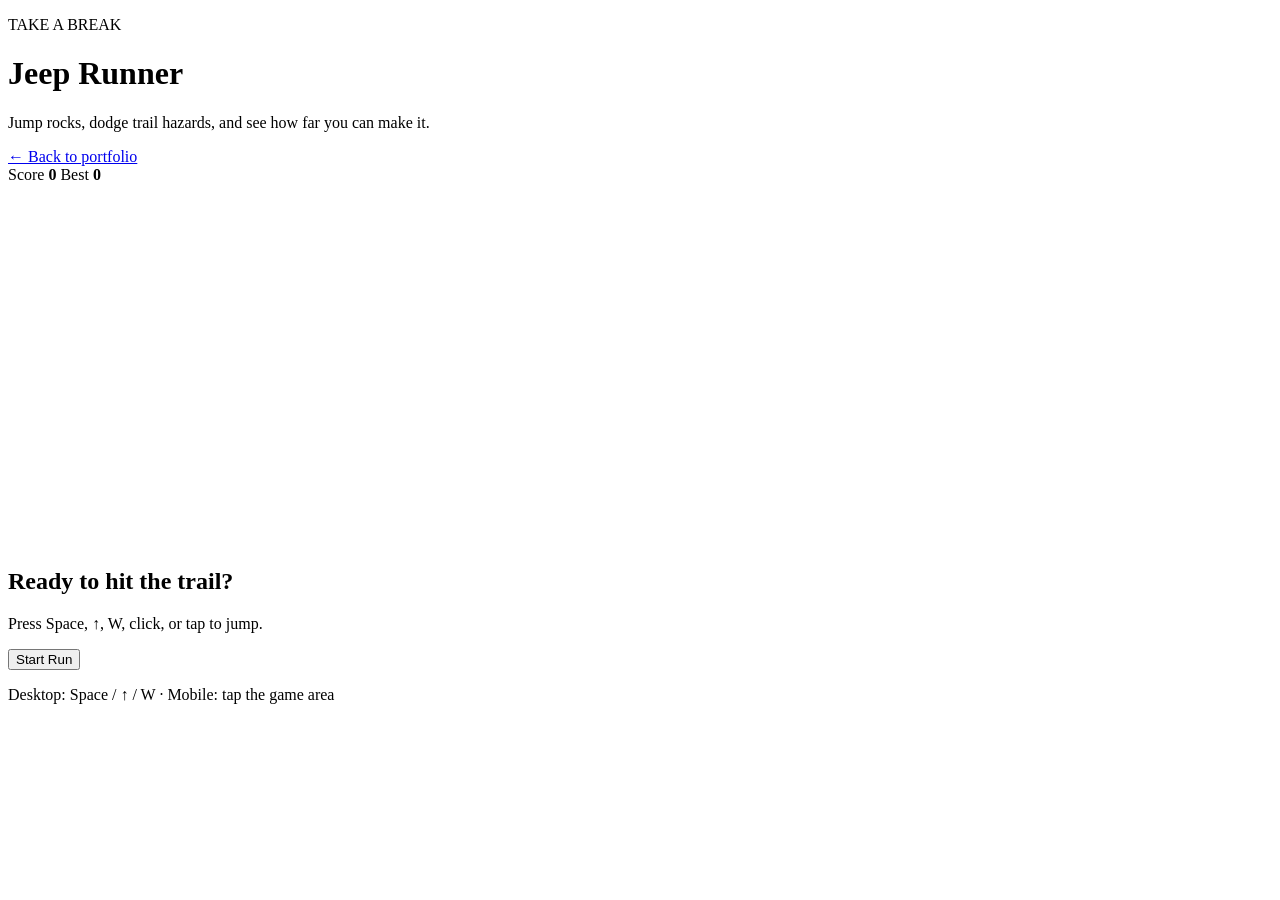
==== game.html @ 612bc9d7 "Add Jeep Runner game page" ====
<!doctype html>
<html lang="en">
<head>
  <meta charset="utf-8">
  <meta name="viewport" content="width=device-width,initial-scale=1,viewport-fit=cover">
  <meta name="description" content="Jeep Runner — a small off-road endless runner built by Chris Bridges.">
  <title>Jeep Runner | Chris Bridges</title>
  <link rel="stylesheet" href="game.css">
</head>
<body>
  <main class="game-shell">
    <header class="game-header">
      <div>
        <p class="eyebrow">TAKE A BREAK</p>
        <h1>Jeep Runner</h1>
        <p class="sub">Jump rocks, dodge trail hazards, and see how far you can make it.</p>
      </div>
      <a class="back" href="index.html">← Back to portfolio</a>
    </header>

    <section class="game-card" aria-label="Jeep Runner game">
      <div class="hud">
        <span>Score <strong id="score">0</strong></span>
        <span>Best <strong id="best">0</strong></span>
      </div>
      <canvas id="game" width="960" height="360" aria-label="Jeep Runner game canvas"></canvas>
      <div id="overlay" class="overlay">
        <h2 id="overlayTitle">Ready to hit the trail?</h2>
        <p id="overlayText">Press Space, ↑, W, click, or tap to jump.</p>
        <button id="startBtn" type="button">Start Run</button>
      </div>
    </section>

    <p class="tip">Desktop: Space / ↑ / W · Mobile: tap the game area</p>
  </main>
  <script src="game.js"></script>
</body>
</html>
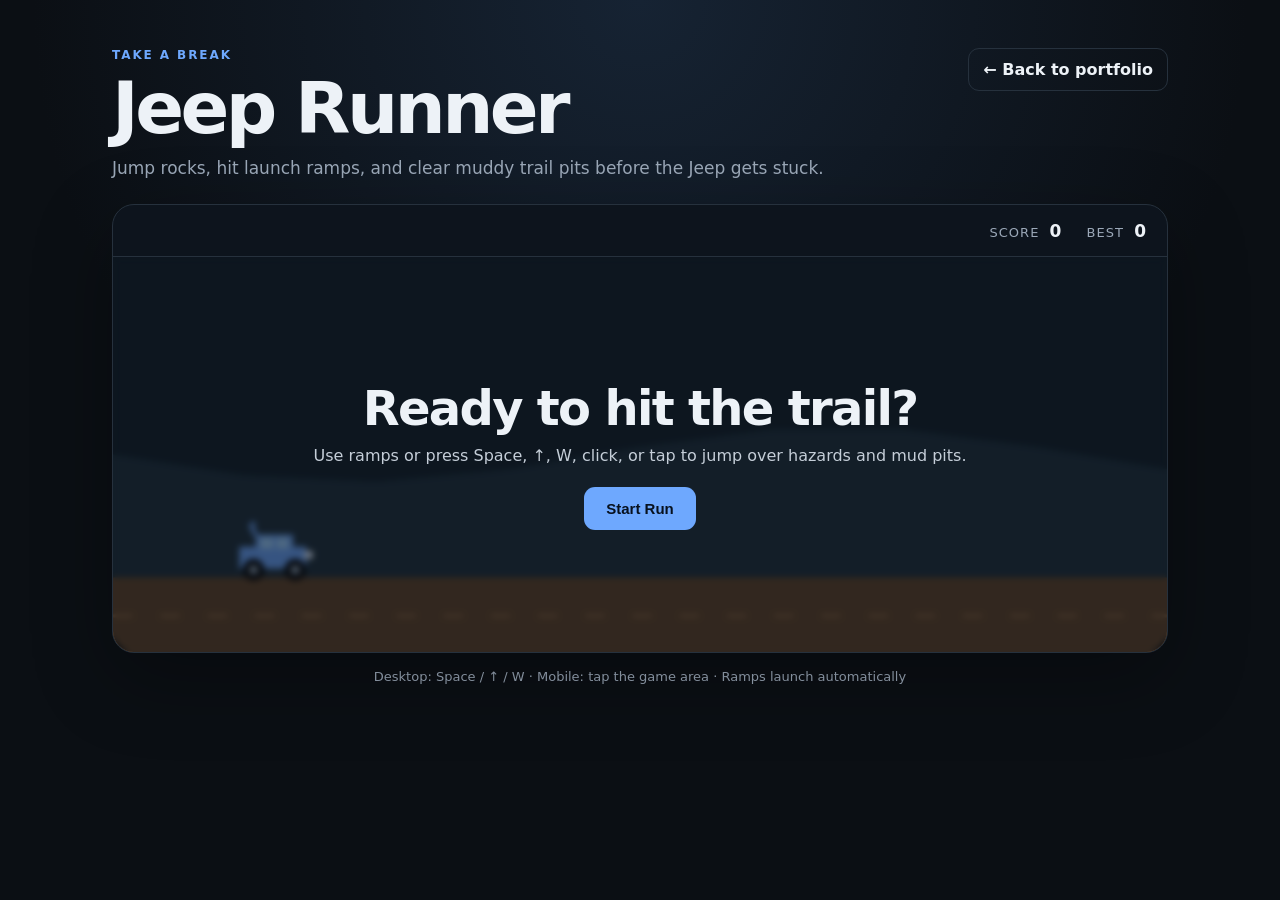
==== commit 210fe1d5: "Update Jeep Runner instructions for ramps and mud pits" ====
--- a/game.html
+++ b/game.html
@@ -13,7 +13,7 @@
       <div>
         <p class="eyebrow">TAKE A BREAK</p>
         <h1>Jeep Runner</h1>
-        <p class="sub">Jump rocks, dodge trail hazards, and see how far you can make it.</p>
+        <p class="sub">Jump rocks, hit launch ramps, and clear muddy trail pits before the Jeep gets stuck.</p>
       </div>
       <a class="back" href="index.html">← Back to portfolio</a>
     </header>
@@ -26,12 +26,12 @@
       <canvas id="game" width="960" height="360" aria-label="Jeep Runner game canvas"></canvas>
       <div id="overlay" class="overlay">
         <h2 id="overlayTitle">Ready to hit the trail?</h2>
-        <p id="overlayText">Press Space, ↑, W, click, or tap to jump.</p>
+        <p id="overlayText">Use ramps or press Space, ↑, W, click, or tap to jump over hazards and mud pits.</p>
         <button id="startBtn" type="button">Start Run</button>
       </div>
     </section>
 
-    <p class="tip">Desktop: Space / ↑ / W · Mobile: tap the game area</p>
+    <p class="tip">Desktop: Space / ↑ / W · Mobile: tap the game area · Ramps launch automatically</p>
   </main>
   <script src="game.js"></script>
 </body>
--- a/game.css
+++ b/game.css
@@ -0,0 +1 @@
+:root{--bg:#0b0f14;--surface:#111821;--text:#edf2f7;--muted:#9ba8b8;--line:#26313d;--accent:#6ea8fe;--trail:#654a32;--sky:#182533}*{box-sizing:border-box}body{margin:0;min-height:100vh;font-family:Inter,ui-sans-serif,system-ui,-apple-system,BlinkMacSystemFont,"Segoe UI",sans-serif;background:radial-gradient(circle at top,#162333 0,var(--bg) 55%);color:var(--text)}.game-shell{width:min(1100px,100%);margin:auto;padding:48px 22px}.game-header{display:flex;justify-content:space-between;gap:30px;align-items:flex-start;margin-bottom:26px}.eyebrow{color:var(--accent);font-size:12px;font-weight:850;letter-spacing:.16em;margin:0 0 10px}.game-header h1{font-size:clamp(42px,7vw,72px);letter-spacing:-.05em;line-height:1;margin:0}.sub{color:var(--muted);font-size:17px;margin:14px 0 0}.back{color:var(--text);text-decoration:none;border:1px solid var(--line);border-radius:11px;padding:11px 14px;font-weight:750;white-space:nowrap}.game-card{position:relative;overflow:hidden;border:1px solid var(--line);border-radius:22px;background:#0d141d;box-shadow:0 25px 80px rgba(0,0,0,.3)}.hud{height:52px;display:flex;justify-content:flex-end;align-items:center;gap:24px;padding:0 20px;border-bottom:1px solid var(--line);font-size:13px;color:var(--muted);text-transform:uppercase;letter-spacing:.08em}.hud strong{color:var(--text);font-size:17px;margin-left:5px}canvas{display:block;width:100%;height:auto;aspect-ratio:8/3;touch-action:none}.overlay{position:absolute;inset:52px 0 0;display:grid;place-content:center;text-align:center;padding:24px;background:rgba(5,9,14,.52);backdrop-filter:blur(3px)}.overlay.hidden{display:none}.overlay h2{font-size:clamp(28px,5vw,48px);letter-spacing:-.035em;margin:0}.overlay p{color:#c5ced8;margin:10px 0 22px}.overlay button{justify-self:center;border:0;border-radius:11px;padding:13px 22px;background:var(--accent);color:#07111e;font-weight:850;font-size:15px;cursor:pointer}.tip{text-align:center;color:var(--muted);font-size:13px;margin-top:16px}@media(max-width:650px){.game-shell{padding:28px 14px}.game-header{display:block}.back{display:inline-block;margin-top:20px}.hud{justify-content:space-between}.overlay{inset:52px 0 0}.overlay p{font-size:13px}.game-card{border-radius:16px}}
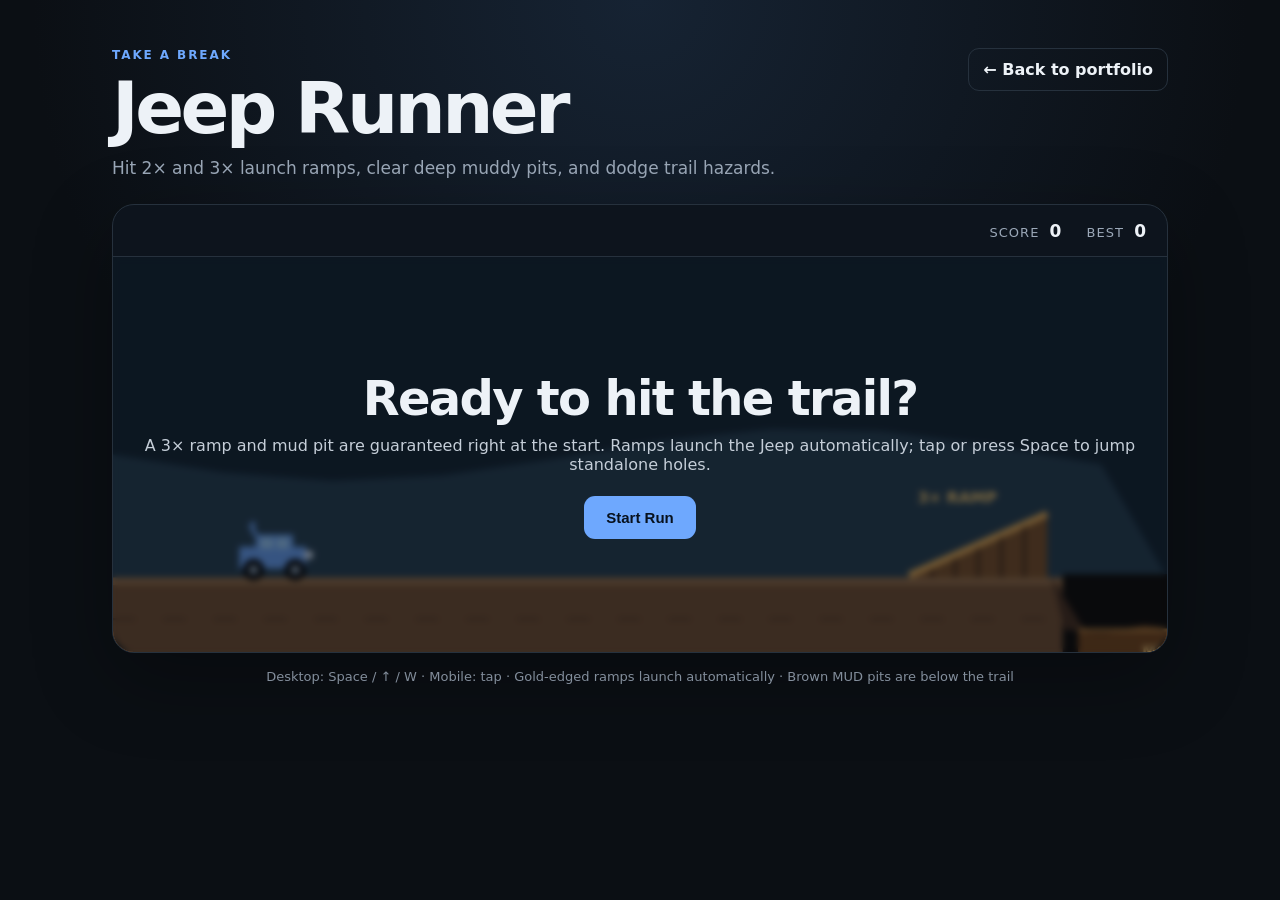
==== commit b2795e0f: "Force fresh Jeep Runner script and clarify terrain" ====
--- a/game.html
+++ b/game.html
@@ -5,7 +5,7 @@
   <meta name="viewport" content="width=device-width,initial-scale=1,viewport-fit=cover">
   <meta name="description" content="Jeep Runner — a small off-road endless runner built by Chris Bridges.">
   <title>Jeep Runner | Chris Bridges</title>
-  <link rel="stylesheet" href="game.css">
+  <link rel="stylesheet" href="game.css?v=4">
 </head>
 <body>
   <main class="game-shell">
@@ -13,7 +13,7 @@
       <div>
         <p class="eyebrow">TAKE A BREAK</p>
         <h1>Jeep Runner</h1>
-        <p class="sub">Jump rocks, hit launch ramps, and clear muddy trail pits before the Jeep gets stuck.</p>
+        <p class="sub">Hit 2× and 3× launch ramps, clear deep muddy pits, and dodge trail hazards.</p>
       </div>
       <a class="back" href="index.html">← Back to portfolio</a>
     </header>
@@ -26,13 +26,13 @@
       <canvas id="game" width="960" height="360" aria-label="Jeep Runner game canvas"></canvas>
       <div id="overlay" class="overlay">
         <h2 id="overlayTitle">Ready to hit the trail?</h2>
-        <p id="overlayText">Use ramps or press Space, ↑, W, click, or tap to jump over hazards and mud pits.</p>
+        <p id="overlayText">A 3× ramp and mud pit are guaranteed right at the start. Ramps launch the Jeep automatically; tap or press Space to jump standalone holes.</p>
         <button id="startBtn" type="button">Start Run</button>
       </div>
     </section>
 
-    <p class="tip">Desktop: Space / ↑ / W · Mobile: tap the game area · Ramps launch automatically</p>
+    <p class="tip">Desktop: Space / ↑ / W · Mobile: tap · Gold-edged ramps launch automatically · Brown MUD pits are below the trail</p>
   </main>
-  <script src="game.js"></script>
+  <script src="game.js?v=4"></script>
 </body>
-</html>
+</html>
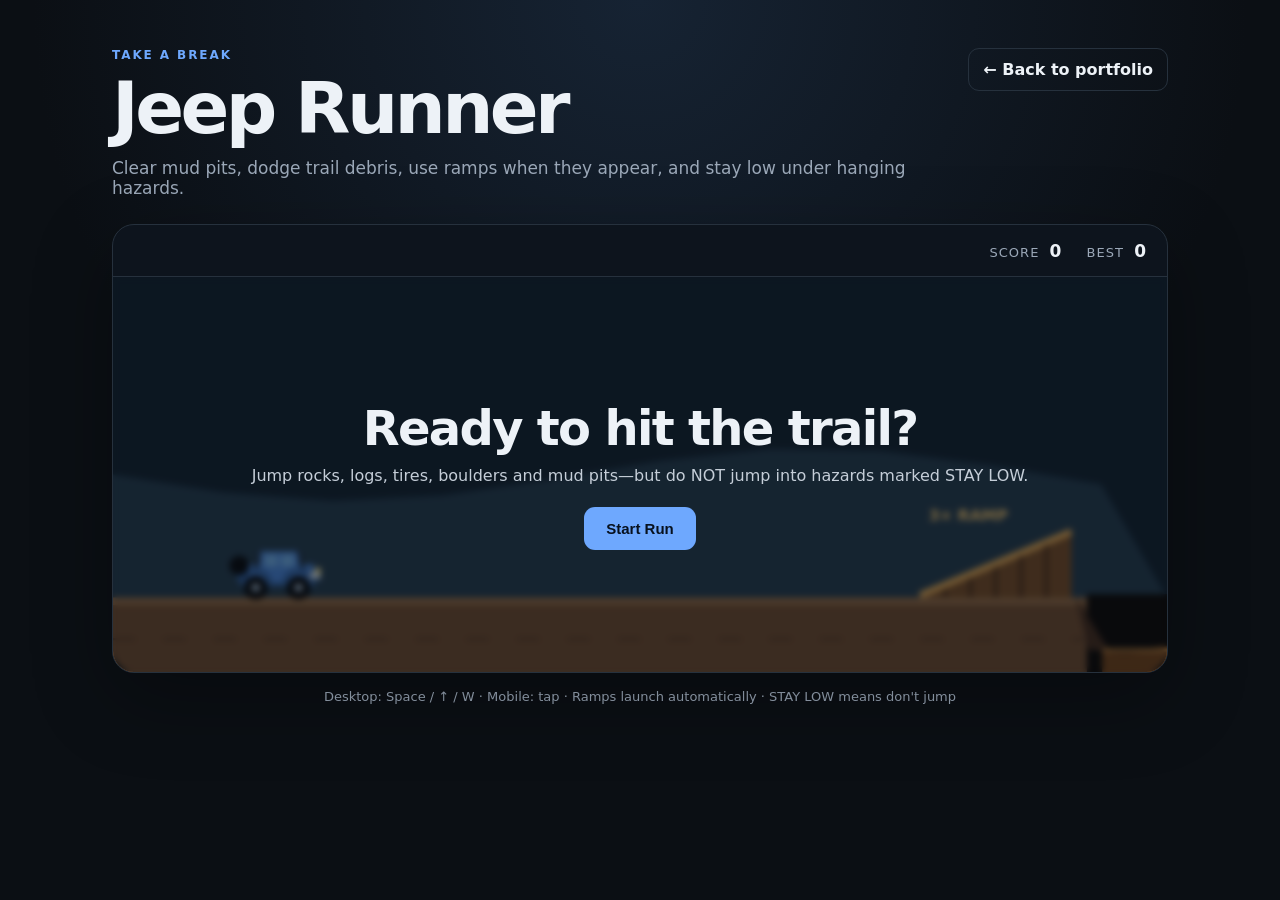
==== commit 8e08d03f: "Update Jeep Runner instructions and asset version" ====
--- a/game.html
+++ b/game.html
@@ -5,7 +5,7 @@
   <meta name="viewport" content="width=device-width,initial-scale=1,viewport-fit=cover">
   <meta name="description" content="Jeep Runner — a small off-road endless runner built by Chris Bridges.">
   <title>Jeep Runner | Chris Bridges</title>
-  <link rel="stylesheet" href="game.css?v=4">
+  <link rel="stylesheet" href="game.css?v=5">
 </head>
 <body>
   <main class="game-shell">
@@ -13,7 +13,7 @@
       <div>
         <p class="eyebrow">TAKE A BREAK</p>
         <h1>Jeep Runner</h1>
-        <p class="sub">Hit 2× and 3× launch ramps, clear deep muddy pits, and dodge trail hazards.</p>
+        <p class="sub">Clear mud pits, dodge trail debris, use ramps when they appear, and stay low under hanging hazards.</p>
       </div>
       <a class="back" href="index.html">← Back to portfolio</a>
     </header>
@@ -26,13 +26,13 @@
       <canvas id="game" width="960" height="360" aria-label="Jeep Runner game canvas"></canvas>
       <div id="overlay" class="overlay">
         <h2 id="overlayTitle">Ready to hit the trail?</h2>
-        <p id="overlayText">A 3× ramp and mud pit are guaranteed right at the start. Ramps launch the Jeep automatically; tap or press Space to jump standalone holes.</p>
+        <p id="overlayText">Jump rocks, logs, tires, boulders and mud pits—but do NOT jump into hazards marked STAY LOW.</p>
         <button id="startBtn" type="button">Start Run</button>
       </div>
     </section>
 
-    <p class="tip">Desktop: Space / ↑ / W · Mobile: tap · Gold-edged ramps launch automatically · Brown MUD pits are below the trail</p>
+    <p class="tip">Desktop: Space / ↑ / W · Mobile: tap · Ramps launch automatically · STAY LOW means don't jump</p>
   </main>
-  <script src="game.js?v=4"></script>
+  <script src="game.js?v=5"></script>
 </body>
 </html>
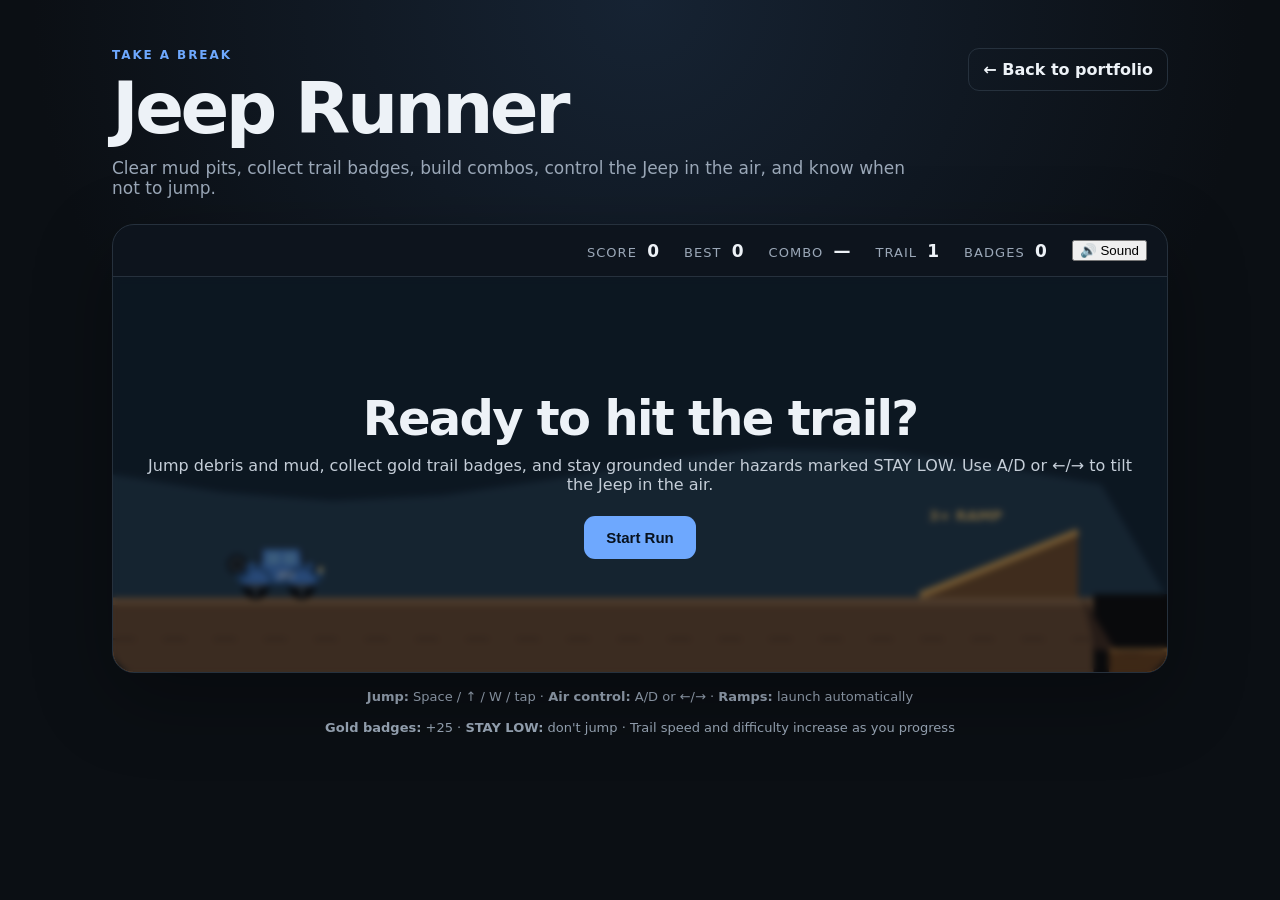
==== commit be1604e9: "Expose Jeep Runner progression and controls" ====
--- a/game.html
+++ b/game.html
@@ -3,9 +3,9 @@
 <head>
   <meta charset="utf-8">
   <meta name="viewport" content="width=device-width,initial-scale=1,viewport-fit=cover">
-  <meta name="description" content="Jeep Runner — a small off-road endless runner built by Chris Bridges.">
+  <meta name="description" content="Jeep Runner — a custom off-road endless runner built by Chris Bridges.">
   <title>Jeep Runner | Chris Bridges</title>
-  <link rel="stylesheet" href="game.css?v=5">
+  <link rel="stylesheet" href="game.css?v=6">
 </head>
 <body>
   <main class="game-shell">
@@ -13,7 +13,7 @@
       <div>
         <p class="eyebrow">TAKE A BREAK</p>
         <h1>Jeep Runner</h1>
-        <p class="sub">Clear mud pits, dodge trail debris, use ramps when they appear, and stay low under hanging hazards.</p>
+        <p class="sub">Clear mud pits, collect trail badges, build combos, control the Jeep in the air, and know when not to jump.</p>
       </div>
       <a class="back" href="index.html">← Back to portfolio</a>
     </header>
@@ -22,17 +22,24 @@
       <div class="hud">
         <span>Score <strong id="score">0</strong></span>
         <span>Best <strong id="best">0</strong></span>
+        <span>Combo <strong id="combo">—</strong></span>
+        <span>Trail <strong id="level">1</strong></span>
+        <span>Badges <strong id="badges">0</strong></span>
+        <button id="soundBtn" class="sound-btn" type="button">🔊 Sound</button>
       </div>
       <canvas id="game" width="960" height="360" aria-label="Jeep Runner game canvas"></canvas>
       <div id="overlay" class="overlay">
         <h2 id="overlayTitle">Ready to hit the trail?</h2>
-        <p id="overlayText">Jump rocks, logs, tires, boulders and mud pits—but do NOT jump into hazards marked STAY LOW.</p>
+        <p id="overlayText">Jump debris and mud, collect gold trail badges, and stay grounded under hazards marked STAY LOW. Use A/D or ←/→ to tilt the Jeep in the air.</p>
         <button id="startBtn" type="button">Start Run</button>
       </div>
     </section>
 
-    <p class="tip">Desktop: Space / ↑ / W · Mobile: tap · Ramps launch automatically · STAY LOW means don't jump</p>
+    <div class="game-notes">
+      <p class="tip"><strong>Jump:</strong> Space / ↑ / W / tap · <strong>Air control:</strong> A/D or ←/→ · <strong>Ramps:</strong> launch automatically</p>
+      <p class="tip"><strong>Gold badges:</strong> +25 · <strong>STAY LOW:</strong> don't jump · Trail speed and difficulty increase as you progress</p>
+    </div>
   </main>
-  <script src="game.js?v=5"></script>
+  <script src="game.js?v=6"></script>
 </body>
 </html>
